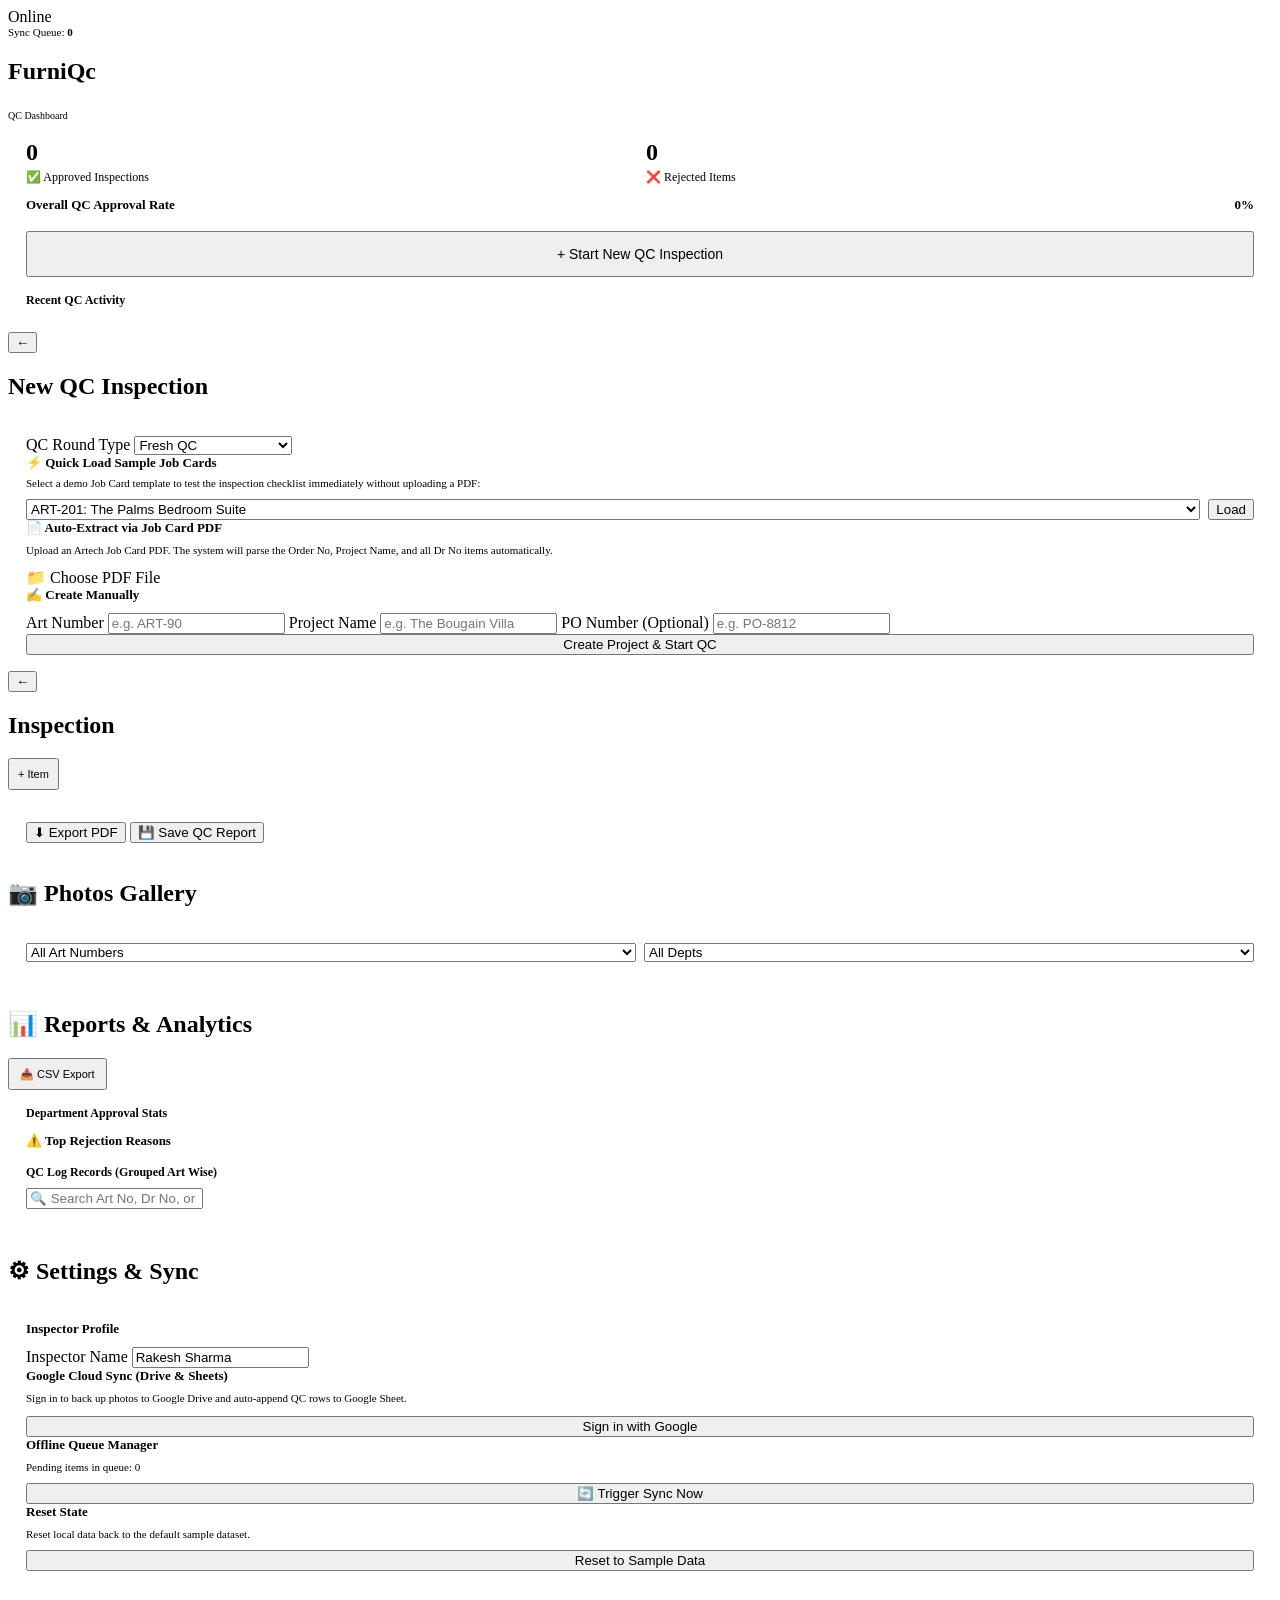
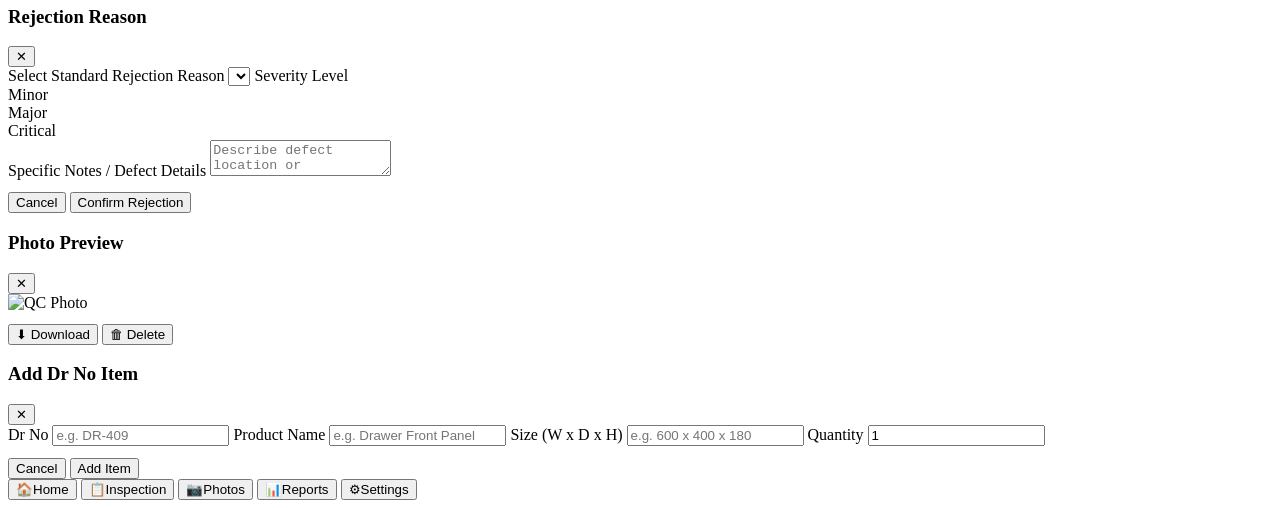
==== index.html @ 086b286f "Add files via upload" ====
<!DOCTYPE html>
<html lang="en">
<head>
<meta charset="UTF-8" />
<meta name="viewport" content="width=device-width, initial-scale=1.0" />
<title>FurniQc - Furniture QC Inspection Web App</title>
<link rel="stylesheet" href="css/style.css" />

<!-- Google Identity Services (sign-in) + gapi client (Drive/Sheets calls) -->
<script src="https://accounts.google.com/gsi/client" async defer></script>
<script src="https://apis.google.com/js/api.js"></script>

<!-- pdf.js for reading the Job Card PDF on import -->
<script src="https://cdnjs.cloudflare.com/ajax/libs/pdf.js/3.11.174/pdf.min.js"></script>
<script>pdfjsLib.GlobalWorkerOptions.workerSrc = "https://cdnjs.cloudflare.com/ajax/libs/pdf.js/3.11.174/pdf.worker.min.js";</script>

<!-- jsPDF for generating the QC report PDF -->
<script src="https://cdnjs.cloudflare.com/ajax/libs/jspdf/2.5.1/jspdf.umd.min.js"></script>
</head>
<body>
<div id="app">

  <!-- ============ TOP STATUS BAR ============ -->
  <div class="top-status-bar">
    <div class="status-indicator">
      <span class="status-dot" id="network-status-dot"></span>
      <span id="network-status-text">Online</span>
    </div>
    <div style="font-size:11px; color:var(--text-secondary);" id="sync-status-badge">
      Sync Queue: <span id="sync-queue-count" style="font-weight:600; color:var(--accent);">0</span>
    </div>
  </div>

  <!-- ============ HOME ============ -->
  <section id="screen-home" class="screen active">
    <div class="header">
      <div class="header-left">
        <h2>FurniQc</h2>
      </div>
      <span class="badge badge-drno" style="font-size:10px;">QC Dashboard</span>
    </div>
    <div style="padding:16px 18px;">
      <div style="display:grid; grid-template-columns:1fr 1fr; gap:12px; margin-bottom:12px;">
        <div class="card">
          <p style="font-size:24px; font-weight:700; margin:0; color:var(--ok-text);" id="home-completed">0</p>
          <p style="font-size:12px; color:var(--text-secondary); margin:4px 0 0;">✅ Approved Inspections</p>
        </div>
        <div class="card">
          <p style="font-size:24px; font-weight:700; margin:0; color:var(--rejected-text);" id="home-rejected">0</p>
          <p style="font-size:12px; color:var(--text-secondary); margin:4px 0 0;">❌ Rejected Items</p>
        </div>
      </div>

      <div class="card">
        <div style="display:flex; justify-content:space-between; align-items:center; margin-bottom:8px;">
          <span style="font-size:13px; font-weight:600;">Overall QC Approval Rate</span>
          <span style="font-size:13px; font-weight:700; color:var(--ok-text);" id="home-pct">0%</span>
        </div>
        <div class="progress-bar-bg">
          <div class="progress-bar-fill" id="home-progress-fill" style="width:0%; background:var(--ok-text);"></div>
        </div>
        <div id="home-dept-breakdown" style="display:grid; grid-template-columns:1fr 1fr; gap:6px; font-size:11px; color:var(--text-muted); margin-top:10px;"></div>
      </div>

      <button class="btn btn-primary" style="width:100%; margin-top:8px; height:46px; font-size:14px;" onclick="showScreen('newqc')">
        + Start New QC Inspection
      </button>

      <div style="margin-top:16px;">
        <p style="font-size:12px; color:var(--text-secondary); margin-bottom:8px; font-weight:600;">Recent QC Activity</p>
        <div id="home-recent-activity"></div>
      </div>
    </div>
  </section>

  <!-- ============ NEW QC (project setup / PDF import) ============ -->
  <section id="screen-newqc" class="screen">
    <div class="header">
      <div class="header-left">
        <button class="back-btn" onclick="showScreen('home')">←</button>
        <h2>New QC Inspection</h2>
      </div>
    </div>
    <div style="padding:16px 18px;">
      <label class="field-label">QC Round Type</label>
      <select id="new-qc-type">
        <option value="Fresh QC">Fresh QC</option>
        <option value="Re-QC">Re-QC (Re-inspection)</option>
      </select>

      <!-- Predefined Template Quick Selector -->
      <div class="card" style="background:var(--surface-muted); border-color:var(--accent);">
        <p style="font-size:13px; font-weight:600; margin:0 0 6px; color:var(--accent-text);">⚡ Quick Load Sample Job Cards</p>
        <p style="font-size:11px; color:var(--text-secondary); margin:0 0 10px;">Select a demo Job Card template to test the inspection checklist immediately without uploading a PDF:</p>
        <div style="display:flex; gap:8px;">
          <select id="sample-template-select" style="margin-bottom:0; flex:1;">
            <option value="bedroom">ART-201: The Palms Bedroom Suite</option>
            <option value="office">ART-305: Apex Executive Office</option>
            <option value="sofa">ART-410: Emerald Living Sofa</option>
          </select>
          <button class="btn btn-primary" id="load-sample-btn">Load</button>
        </div>
      </div>

      <div class="card">
        <p style="font-size:13px; font-weight:600; margin:0 0 8px;">📄 Auto-Extract via Job Card PDF</p>
        <p style="font-size:11px; color:var(--text-secondary); margin:0 0 12px;">Upload an Artech Job Card PDF. The system will parse the Order No, Project Name, and all Dr No items automatically.</p>
        <label class="btn btn-secondary" style="width:100%; height:44px;">
          📁 Choose PDF File
          <input type="file" id="pdf-upload-input" accept="application/pdf" style="display:none;" />
        </label>
      </div>

      <div class="card">
        <p style="font-size:13px; font-weight:600; margin:0 0 10px;">✍️ Create Manually</p>
        <label class="field-label">Art Number</label>
        <input id="manual-art-no" placeholder="e.g. ART-90" />
        <label class="field-label">Project Name</label>
        <input id="manual-project-name" placeholder="e.g. The Bougain Villa" />
        <label class="field-label">PO Number (Optional)</label>
        <input id="manual-po-no" placeholder="e.g. PO-8812" />
        <button class="btn btn-primary" style="width:100%;" id="manual-create-btn">Create Project & Start QC</button>
      </div>
    </div>
  </section>

  <!-- ============ INSPECTION (checklist / photos) ============ -->
  <section id="screen-inspection" class="screen">
    <div class="header">
      <div class="header-left">
        <button class="back-btn" id="back-to-home">←</button>
        <div>
          <h2 id="inspection-title">Inspection</h2>
          <p class="subtitle" id="inspection-subtitle"></p>
        </div>
      </div>
      <button class="btn btn-secondary" id="add-custom-item-btn" style="height:32px; padding:0 8px; font-size:11px;">+ Item</button>
    </div>
    <div style="padding:16px 18px;">
      <div id="inspection-line-items"></div>

      <div class="btn-row" style="margin-top:16px;">
        <button class="btn btn-secondary" id="save-pdf-btn">⬇ Export PDF</button>
        <button class="btn btn-primary" id="save-qc-btn">💾 Save QC Report</button>
      </div>
    </div>
  </section>

  <!-- ============ PHOTOS (gallery) ============ -->
  <section id="screen-photos" class="screen">
    <div class="header">
      <div class="header-left">
        <h2>📷 Photos Gallery</h2>
      </div>
    </div>
    <div style="padding:16px 18px;">
      <div style="display:flex; gap:8px; margin-bottom:12px;">
        <select id="gallery-art-filter" style="margin-bottom:0; flex:1;">
          <option value="ALL">All Art Numbers</option>
        </select>
        <select id="gallery-dept-filter" style="margin-bottom:0; flex:1;">
          <option value="ALL">All Depts</option>
          <option value="Panel">Panel</option>
          <option value="Sofa">Sofa</option>
          <option value="Bed">Bed</option>
          <option value="Office Table">Office Table</option>
        </select>
      </div>

      <div id="photo-gallery-container"></div>
    </div>
  </section>

  <!-- ============ REPORTS ============ -->
  <section id="screen-reports" class="screen">
    <div class="header">
      <div class="header-left">
        <h2>📊 Reports & Analytics</h2>
      </div>
      <button class="btn btn-secondary" id="export-csv-btn" style="height:32px; padding:0 10px; font-size:11px;">📥 CSV Export</button>
    </div>
    <div style="padding:16px 18px;">
      <!-- Department Breakdown Cards -->
      <p style="font-size:12px; color:var(--text-secondary); margin:0 0 8px; font-weight:600;">Department Approval Stats</p>
      <div id="dashboard-cards"></div>

      <!-- Top Rejection Reasons Analytics -->
      <div class="card" style="margin-top:12px;">
        <p style="font-size:13px; font-weight:600; margin:0 0 8px;">⚠️ Top Rejection Reasons</p>
        <div id="rejection-reasons-chart"></div>
      </div>

      <!-- QC Log Filter & List -->
      <div style="display:flex; justify-content:space-between; align-items:center; margin:16px 0 8px;">
        <p style="font-size:12px; color:var(--text-secondary); margin:0; font-weight:600;">QC Log Records (Grouped Art Wise)</p>
      </div>
      <input id="reports-search-input" placeholder="🔍 Search Art No, Dr No, or Project..." style="margin-bottom:12px;" />
      <div id="qc-log-groups"></div>
    </div>
  </section>

  <!-- ============ SETTINGS ============ -->
  <section id="screen-settings" class="screen">
    <div class="header">
      <div class="header-left">
        <h2>⚙ Settings & Sync</h2>
      </div>
    </div>
    <div style="padding:16px 18px;">
      <div class="card">
        <p style="font-size:13px; font-weight:600; margin:0 0 10px;">Inspector Profile</p>
        <label class="field-label">Inspector Name</label>
        <input id="settings-inspector-name" placeholder="e.g. Rakesh Sharma" value="Rakesh Sharma" />
      </div>

      <div class="card">
        <p style="font-size:13px; font-weight:600; margin:0 0 8px;">Google Cloud Sync (Drive & Sheets)</p>
        <p style="font-size:11px; color:var(--text-secondary); margin:0 0 12px;">Sign in to back up photos to Google Drive and auto-append QC rows to Google Sheet.</p>
        <button class="btn btn-primary" style="width:100%;" id="google-signin-btn">Sign in with Google</button>
      </div>

      <div class="card">
        <p style="font-size:13px; font-weight:600; margin:0 0 8px;">Offline Queue Manager</p>
        <p style="font-size:11px; color:var(--text-secondary); margin:0 0 10px;" id="queue-status-text">Pending items in queue: 0</p>
        <button class="btn btn-secondary" style="width:100%;" id="manual-sync-btn">🔄 Trigger Sync Now</button>
      </div>

      <div class="card" style="border-color:#7f1d1d;">
        <p style="font-size:13px; font-weight:600; margin:0 0 8px; color:var(--rejected-text);">Reset State</p>
        <p style="font-size:11px; color:var(--text-secondary); margin:0 0 10px;">Reset local data back to the default sample dataset.</p>
        <button class="btn btn-danger" style="width:100%;" id="reset-sample-data-btn">Reset to Sample Data</button>
      </div>
    </div>
  </section>

  <!-- ============ MODALS ============ -->

  <!-- REJECTION DETAILS MODAL -->
  <div class="modal-overlay" id="rejection-modal">
    <div class="modal-content">
      <div class="modal-header">
        <h3 id="rejection-modal-title">Rejection Reason</h3>
        <button class="modal-close" onclick="closeRejectionModal()">✕</button>
      </div>
      <label class="field-label">Select Standard Rejection Reason</label>
      <select id="modal-rejection-reason"></select>

      <label class="field-label">Severity Level</label>
      <div class="severity-grid">
        <div class="severity-pill active" data-severity="Minor">Minor</div>
        <div class="severity-pill" data-severity="Major">Major</div>
        <div class="severity-pill" data-severity="Critical">Critical</div>
      </div>

      <label class="field-label">Specific Notes / Defect Details</label>
      <textarea id="modal-rejection-notes" placeholder="Describe defect location or measurements..."></textarea>

      <div class="btn-row" style="margin-top:12px;">
        <button class="btn btn-secondary" onclick="closeRejectionModal()">Cancel</button>
        <button class="btn btn-primary" id="confirm-rejection-btn">Confirm Rejection</button>
      </div>
    </div>
  </div>

  <!-- LIGHTBOX PHOTO MODAL -->
  <div class="modal-overlay" id="lightbox-modal">
    <div class="modal-content lightbox-modal">
      <div class="modal-header">
        <h3 id="lightbox-title">Photo Preview</h3>
        <button class="modal-close" onclick="closeLightbox()">✕</button>
      </div>
      <img id="lightbox-image" src="" alt="QC Photo" />
      <p id="lightbox-details" style="font-size:12px; color:var(--text-secondary); margin:0 0 12px;"></p>
      <div class="btn-row">
        <button class="btn btn-secondary" id="lightbox-download-btn">⬇ Download</button>
        <button class="btn btn-danger" id="lightbox-delete-btn">🗑 Delete</button>
      </div>
    </div>
  </div>

  <!-- ADD CUSTOM DR ITEM MODAL -->
  <div class="modal-overlay" id="add-item-modal">
    <div class="modal-content">
      <div class="modal-header">
        <h3>Add Dr No Item</h3>
        <button class="modal-close" onclick="closeAddItemModal()">✕</button>
      </div>
      <label class="field-label">Dr No</label>
      <input id="custom-dr-no" placeholder="e.g. DR-409" />

      <label class="field-label">Product Name</label>
      <input id="custom-product-name" placeholder="e.g. Drawer Front Panel" />

      <label class="field-label">Size (W x D x H)</label>
      <input id="custom-size" placeholder="e.g. 600 x 400 x 180" />

      <label class="field-label">Quantity</label>
      <input id="custom-qty" type="number" value="1" min="1" />

      <div class="btn-row" style="margin-top:12px;">
        <button class="btn btn-secondary" onclick="closeAddItemModal()">Cancel</button>
        <button class="btn btn-primary" id="confirm-add-item-btn">Add Item</button>
      </div>
    </div>
  </div>

  <!-- ============ BOTTOM NAV ============ -->
  <nav class="bottom-nav">
    <button class="nav-item active" data-screen="home">🏠<span>Home</span></button>
    <button class="nav-item" data-screen="newqc">📋<span>Inspection</span></button>
    <button class="nav-item" data-screen="photos">📷<span>Photos</span></button>
    <button class="nav-item" data-screen="reports">📊<span>Reports</span></button>
    <button class="nav-item" data-screen="settings">⚙<span>Settings</span></button>
  </nav>
</div>

<script src="js/config.js"></script>
<script src="js/state.js"></script>
<script src="js/googleAuth.js"></script>
<script src="js/googleDrive.js"></script>
<script src="js/googleSheets.js"></script>
<script src="js/pdfImport.js"></script>
<script src="js/pdfExport.js"></script>
<script src="js/app.js"></script>
</body>
</html>
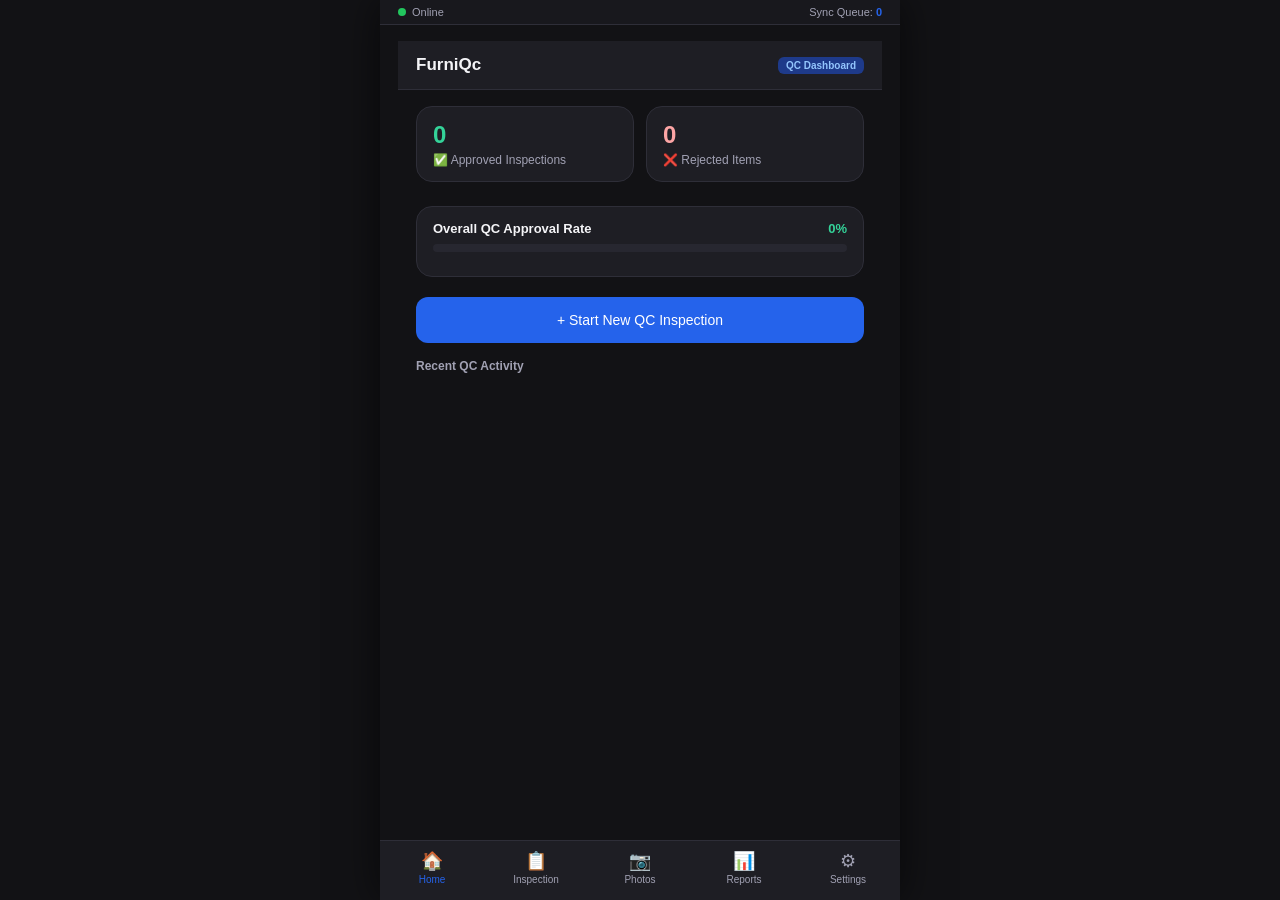
==== commit d691a68b: "Update index.html" ====
--- a/index.html
+++ b/index.html
@@ -4,7 +4,7 @@
 <meta charset="UTF-8" />
 <meta name="viewport" content="width=device-width, initial-scale=1.0" />
 <title>FurniQc - Furniture QC Inspection Web App</title>
-<link rel="stylesheet" href="css/style.css" />
+<link rel="stylesheet" href="style.css" />
 
 <!-- Google Identity Services (sign-in) + gapi client (Drive/Sheets calls) -->
 <script src="https://accounts.google.com/gsi/client" async defer></script>
--- a/style.css
+++ b/style.css
@@ -0,0 +1,315 @@
+:root {
+  --bg: #121215;
+  --surface: #1e1e24;
+  --surface-muted: #272730;
+  --surface-hover: #32323e;
+  --border: #2e2e38;
+  --border-strong: #424250;
+  --text: #f4f4f7;
+  --text-secondary: #a1a1b3;
+  --text-muted: #717182;
+
+  --accent: #2563eb;
+  --accent-hover: #1d4ed8;
+  --accent-text: #ffffff;
+
+  --ok-bg: #064e3b;
+  --ok-text: #34d399;
+  --rejected-bg: #7f1d1d;
+  --rejected-text: #fca5a5;
+  --na-bg: #374151;
+  --na-text: #e5e7eb;
+
+  --drno-bg: #1e3a8a;
+  --drno-text: #93c5fd;
+  --qty-bg: #78350f;
+  --qty-text: #fde047;
+
+  --radius: 12px;
+  --radius-lg: 16px;
+  --shadow: 0 10px 25px -5px rgba(0, 0, 0, 0.5), 0 8px 10px -6px rgba(0, 0, 0, 0.4);
+}
+
+* { box-sizing: border-box; }
+
+body {
+  margin: 0;
+  background: var(--bg);
+  color: var(--text);
+  font-family: -apple-system, BlinkMacSystemFont, "Segoe UI", Roboto, Oxygen, Ubuntu, Cantarell, sans-serif;
+  -webkit-tap-highlight-color: transparent;
+}
+
+#app {
+  max-width: 520px;
+  margin: 0 auto;
+  min-height: 100vh;
+  display: flex;
+  flex-direction: column;
+  padding-bottom: 74px;
+  position: relative;
+  background: var(--bg);
+  box-shadow: 0 0 40px rgba(0,0,0,0.6);
+}
+
+/* Sync Header Bar */
+.top-status-bar {
+  display: flex;
+  justify-content: space-between;
+  align-items: center;
+  padding: 6px 18px;
+  background: #18181d;
+  border-bottom: 1px solid var(--border);
+  font-size: 11px;
+}
+.status-indicator {
+  display: inline-flex;
+  align-items: center;
+  gap: 6px;
+  color: var(--text-secondary);
+}
+.status-dot {
+  width: 8px;
+  height: 8px;
+  border-radius: 50%;
+  background: #22c55e;
+}
+.status-dot.offline { background: #ef4444; }
+
+.screen { display: none; padding: 16px 18px; }
+.screen.active { display: block; animation: fadeIn 0.2s ease-in-out; }
+
+@keyframes fadeIn {
+  from { opacity: 0; transform: translateY(4px); }
+  to { opacity: 1; transform: translateY(0); }
+}
+
+.header {
+  display: flex;
+  align-items: center;
+  justify-content: space-between;
+  padding: 14px 18px;
+  border-bottom: 1px solid var(--border);
+  background: var(--surface);
+  position: sticky;
+  top: 0;
+  z-index: 10;
+}
+.header-left { display: flex; align-items: center; gap: 12px; }
+.header h2 { margin: 0; font-size: 17px; font-weight: 600; }
+.header .subtitle { font-size: 12px; color: var(--text-secondary); margin: 2px 0 0; }
+.back-btn { background: none; border: none; color: var(--text-secondary); font-size: 20px; cursor: pointer; padding: 0 4px; }
+.back-btn:hover { color: var(--text); }
+
+.card {
+  background: var(--surface);
+  border: 1px solid var(--border);
+  border-radius: var(--radius-lg);
+  padding: 14px 16px;
+  margin-bottom: 12px;
+  transition: border-color 0.2s ease;
+}
+.card:hover { border-color: var(--border-strong); }
+
+.btn {
+  height: 44px;
+  border-radius: var(--radius);
+  font-size: 13px;
+  font-weight: 500;
+  border: none;
+  cursor: pointer;
+  display: inline-flex;
+  align-items: center;
+  justify-content: center;
+  gap: 8px;
+  padding: 0 16px;
+  transition: all 0.15s ease;
+}
+.btn-primary { background: var(--accent); color: var(--accent-text); }
+.btn-primary:hover { background: var(--accent-hover); }
+.btn-secondary { background: var(--surface-muted); color: var(--text); border: 1px solid var(--border); }
+.btn-secondary:hover { background: var(--surface-hover); border-color: var(--border-strong); }
+.btn-danger { background: #991b1b; color: #fecaca; }
+.btn-danger:hover { background: #b91c1c; }
+
+.btn-row { display: flex; gap: 10px; }
+.btn-row .btn { flex: 1; }
+
+.badge { font-size: 11px; padding: 3px 8px; border-radius: 6px; font-weight: 600; display: inline-flex; align-items: center; gap: 4px; }
+.badge-drno { background: var(--drno-bg); color: var(--drno-text); }
+.badge-qty { background: var(--qty-bg); color: var(--qty-text); }
+
+.state-toggle { display: flex; gap: 5px; }
+.state-pill {
+  font-size: 11px;
+  padding: 5px 13px;
+  border-radius: 20px;
+  cursor: pointer;
+  background: #1c1c24;
+  color: #717182;
+  border: 1.5px solid #2e2e38;
+  transition: all 0.18s ease;
+  user-select: none;
+  font-weight: 600;
+  letter-spacing: 0.3px;
+}
+
+/* Inactive hover — show hint of each pill's color */
+.state-pill.state-ok:not(.active):hover       { background: rgba(16,185,129,0.12); color: #34d399; border-color: #10b981; }
+.state-pill.state-rejected:not(.active):hover  { background: rgba(239,68,68,0.12);  color: #f87171; border-color: #ef4444; }
+.state-pill.state-na:not(.active):hover        { background: rgba(251,191,36,0.12); color: #fbbf24; border-color: #f59e0b; }
+
+/* Active — OK: vibrant green */
+.state-pill.state-ok.active {
+  background: #065f46;
+  color: #6ee7b7;
+  border: 1.5px solid #10b981;
+  font-weight: 700;
+  box-shadow: 0 0 8px rgba(16,185,129,0.35);
+}
+/* Active — Rejected: bright red */
+.state-pill.state-rejected.active {
+  background: #7f1d1d;
+  color: #fca5a5;
+  border: 1.5px solid #ef4444;
+  font-weight: 700;
+  box-shadow: 0 0 8px rgba(239,68,68,0.35);
+}
+/* Active — N/A: amber/orange so it clearly differs from both */
+.state-pill.state-na.active {
+  background: #78350f;
+  color: #fde68a;
+  border: 1.5px solid #f59e0b;
+  font-weight: 700;
+  box-shadow: 0 0 8px rgba(245,158,11,0.35);
+}
+
+.rejection-box { background: rgba(127, 29, 29, 0.35); border: 1.5px solid #dc2626; border-radius: 10px; padding: 10px 12px; margin: 10px 0; }
+.rejection-box p { margin: 0; font-size: 12px; color: var(--rejected-text); }
+
+
+/* Photo Gallery & Tiles */
+.photo-tile { position: relative; width: 56px; height: 56px; }
+.photo-tile img { width: 56px; height: 56px; border-radius: 10px; object-fit: cover; border: 1px solid var(--border-strong); cursor: pointer; }
+.photo-add { width: 56px; height: 56px; border-radius: 10px; border: 1px dashed var(--border-strong); display: flex; align-items: center; justify-content: center; color: var(--text-secondary); cursor: pointer; background: var(--surface-muted); font-size: 18px; }
+.photo-add:hover { border-color: var(--accent); color: var(--accent); }
+.photo-delete, .photo-recapture {
+  position: absolute; width: 22px; height: 22px; border-radius: 50%;
+  display: flex; align-items: center; justify-content: center; border: none; cursor: pointer; color: #fff; font-size: 11px;
+  box-shadow: 0 2px 4px rgba(0,0,0,0.5);
+}
+.photo-delete { top: -8px; right: -8px; background: #dc2626; }
+.photo-recapture { bottom: -8px; left: -8px; background: var(--accent); }
+
+/* Photos Tab Gallery Grid */
+.photo-gallery-grid {
+  display: grid;
+  grid-template-columns: repeat(auto-fill, minmax(130px, 1fr));
+  gap: 12px;
+  margin-top: 12px;
+}
+.gallery-card {
+  background: var(--surface);
+  border: 1px solid var(--border);
+  border-radius: var(--radius);
+  overflow: hidden;
+  position: relative;
+  display: flex;
+  flex-direction: column;
+}
+.gallery-card img { width: 100%; height: 110px; object-fit: cover; cursor: pointer; }
+.gallery-card-info { padding: 8px 10px; font-size: 11px; }
+
+/* Bottom Nav */
+.bottom-nav {
+  position: fixed;
+  bottom: 0; left: 50%; transform: translateX(-50%);
+  width: 100%; max-width: 520px;
+  display: flex;
+  background: var(--surface);
+  border-top: 1px solid var(--border);
+  padding: 8px 0 14px;
+  z-index: 100;
+}
+.nav-item { flex: 1; text-align: center; color: var(--text-secondary); background: none; border: none; cursor: pointer; font-size: 18px; }
+.nav-item.active { color: var(--accent); font-weight: bold; }
+.nav-item span { display: block; font-size: 10px; margin-top: 2px; font-weight: normal; }
+
+/* Inputs & Form Fields */
+input, textarea, select {
+  width: 100%;
+  background: var(--surface-muted);
+  border: 1px solid var(--border);
+  border-radius: var(--radius);
+  color: var(--text);
+  padding: 10px 14px;
+  font-size: 13px;
+  margin-bottom: 12px;
+  outline: none;
+  transition: border-color 0.15s ease;
+}
+input:focus, textarea:focus, select:focus { border-color: var(--accent); }
+label.field-label { font-size: 12px; color: var(--text-secondary); display: block; margin-bottom: 6px; font-weight: 500; }
+
+/* Modal System */
+.modal-overlay {
+  position: fixed;
+  top: 0; left: 0; right: 0; bottom: 0;
+  background: rgba(0, 0, 0, 0.75);
+  backdrop-filter: blur(4px);
+  z-index: 1000;
+  display: flex;
+  align-items: center;
+  justify-content: center;
+  padding: 20px;
+  opacity: 0;
+  pointer-events: none;
+  transition: opacity 0.2s ease;
+}
+.modal-overlay.active {
+  opacity: 1;
+  pointer-events: auto;
+}
+.modal-content {
+  background: var(--surface);
+  border: 1px solid var(--border-strong);
+  border-radius: var(--radius-lg);
+  width: 100%;
+  max-width: 440px;
+  max-height: 90vh;
+  overflow-y: auto;
+  box-shadow: var(--shadow);
+  padding: 20px;
+  transform: translateY(12px);
+  transition: transform 0.2s ease;
+}
+.modal-overlay.active .modal-content { transform: translateY(0); }
+.modal-header { display: flex; justify-content: space-between; align-items: center; margin-bottom: 16px; border-bottom: 1px solid var(--border); padding-bottom: 10px; }
+.modal-header h3 { margin: 0; font-size: 16px; font-weight: 600; }
+.modal-close { background: none; border: none; font-size: 20px; color: var(--text-secondary); cursor: pointer; }
+
+/* Severity Selector Pill Grid */
+.severity-grid { display: flex; gap: 8px; margin-bottom: 12px; }
+.severity-pill {
+  flex: 1;
+  text-align: center;
+  padding: 8px;
+  border-radius: 8px;
+  background: var(--surface-muted);
+  border: 1px solid var(--border);
+  color: var(--text-secondary);
+  font-size: 12px;
+  cursor: pointer;
+  font-weight: 500;
+}
+.severity-pill.active[data-severity="Minor"] { background: #713f12; color: #fef08a; border-color: #ca8a04; }
+.severity-pill.active[data-severity="Major"] { background: #7c2d12; color: #fdba74; border-color: #ea580c; }
+.severity-pill.active[data-severity="Critical"] { background: #7f1d1d; color: #fca5a5; border-color: #dc2626; }
+
+/* Lightbox Modal */
+.lightbox-modal img { width: 100%; max-height: 60vh; object-fit: contain; border-radius: var(--radius); margin-bottom: 12px; }
+
+/* Progress Bars */
+.progress-bar-bg { height: 8px; border-radius: 4px; background: var(--surface-muted); overflow: hidden; margin: 6px 0; }
+.progress-bar-fill { height: 100%; border-radius: 4px; transition: width 0.4s ease; }
+
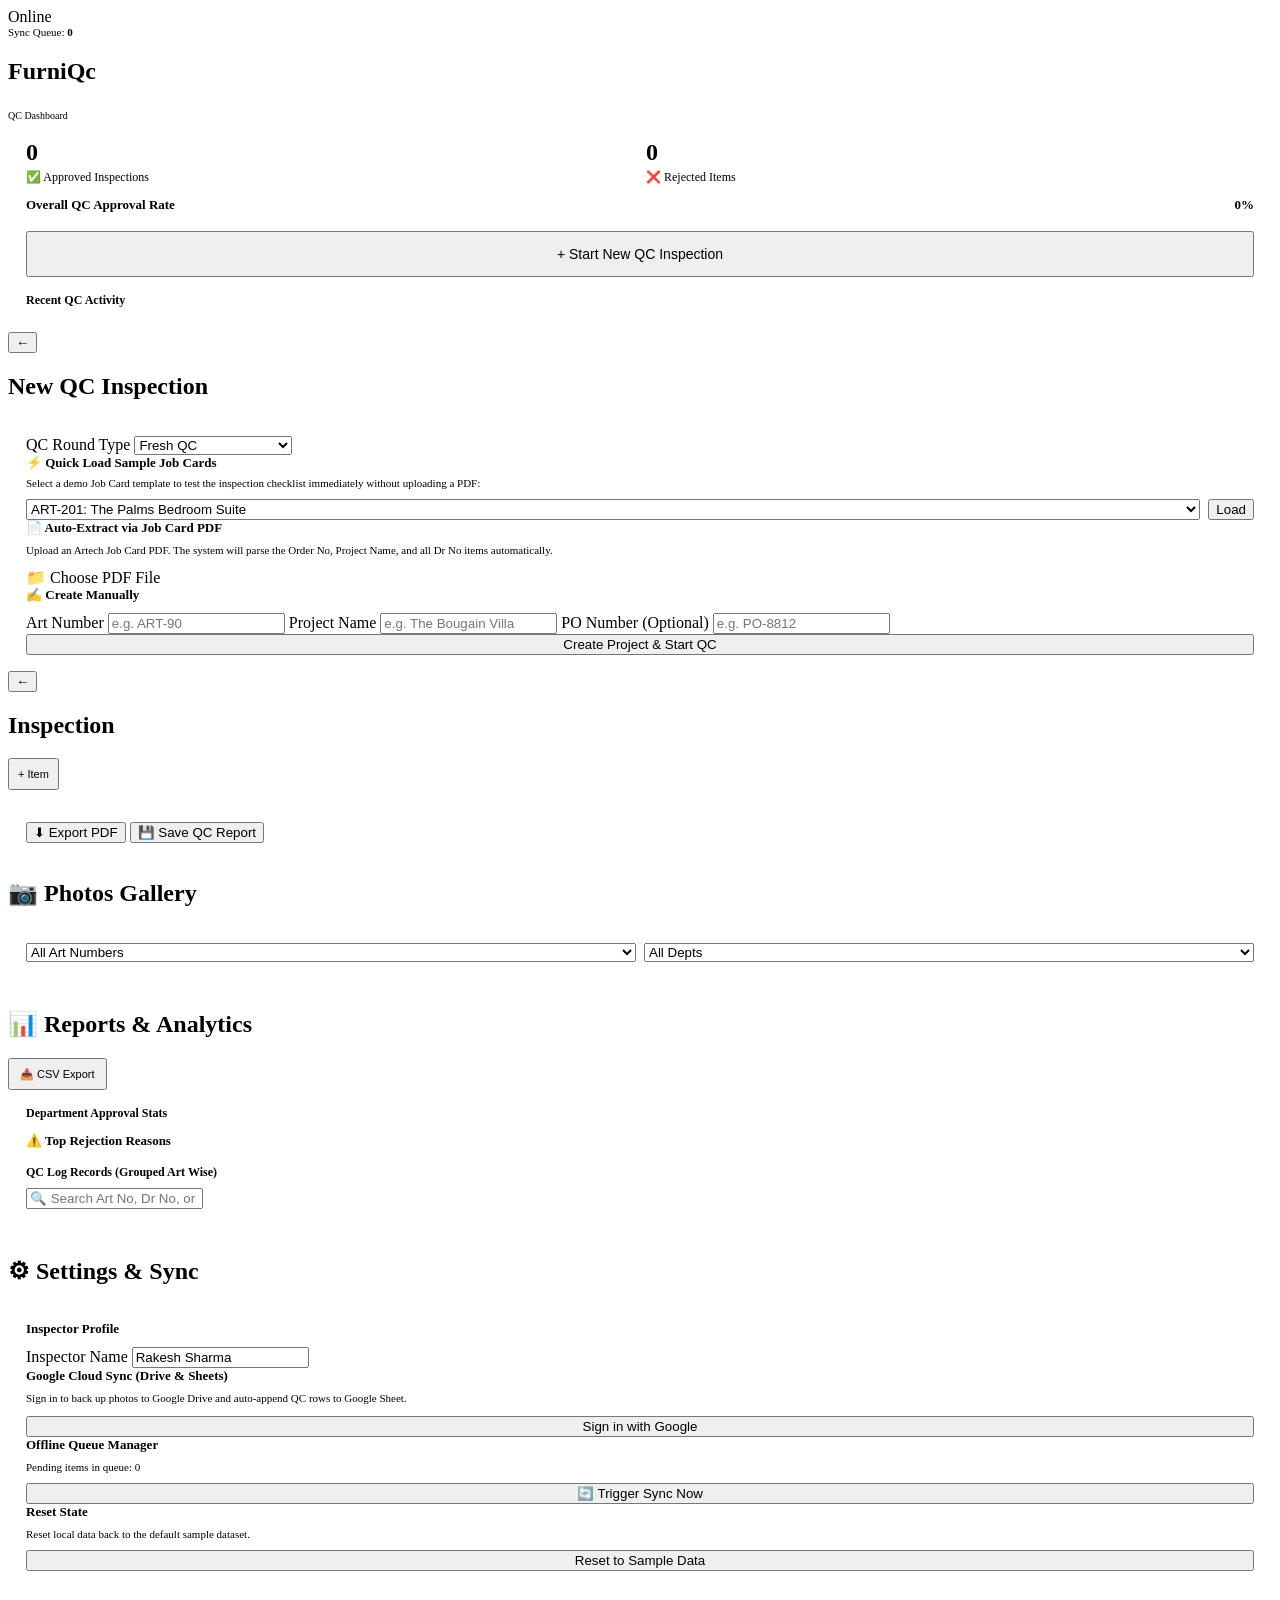
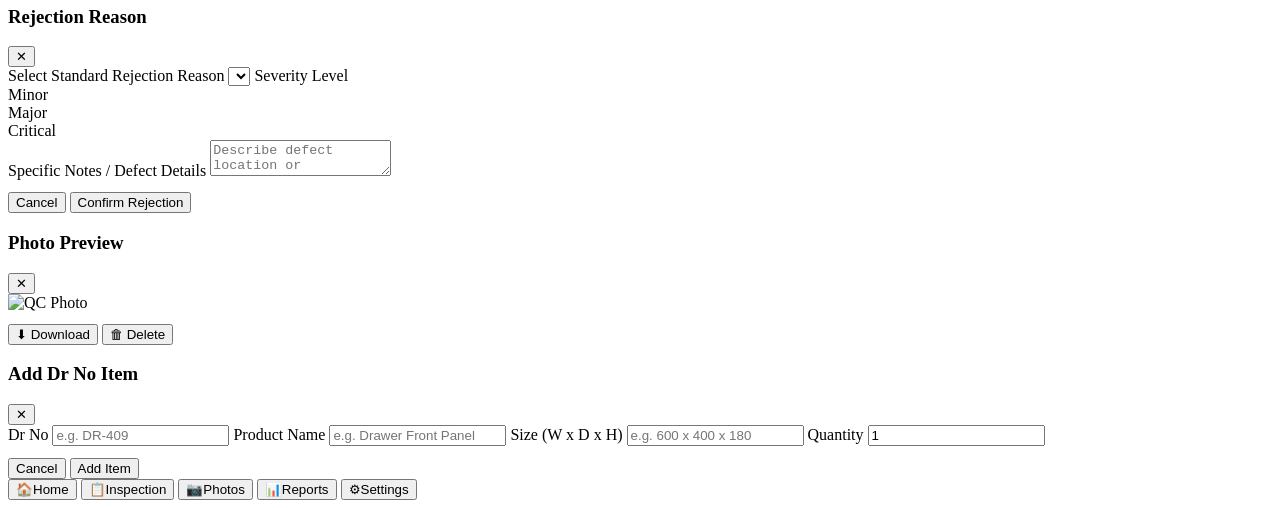
==== commit 4cfa7861: "Add files via upload" ====
--- a/index.html
+++ b/index.html
@@ -4,7 +4,7 @@
 <meta charset="UTF-8" />
 <meta name="viewport" content="width=device-width, initial-scale=1.0" />
 <title>FurniQc - Furniture QC Inspection Web App</title>
-<link rel="stylesheet" href="style.css" />
+<link rel="stylesheet" href="css/style.css" />
 
 <!-- Google Identity Services (sign-in) + gapi client (Drive/Sheets calls) -->
 <script src="https://accounts.google.com/gsi/client" async defer></script>
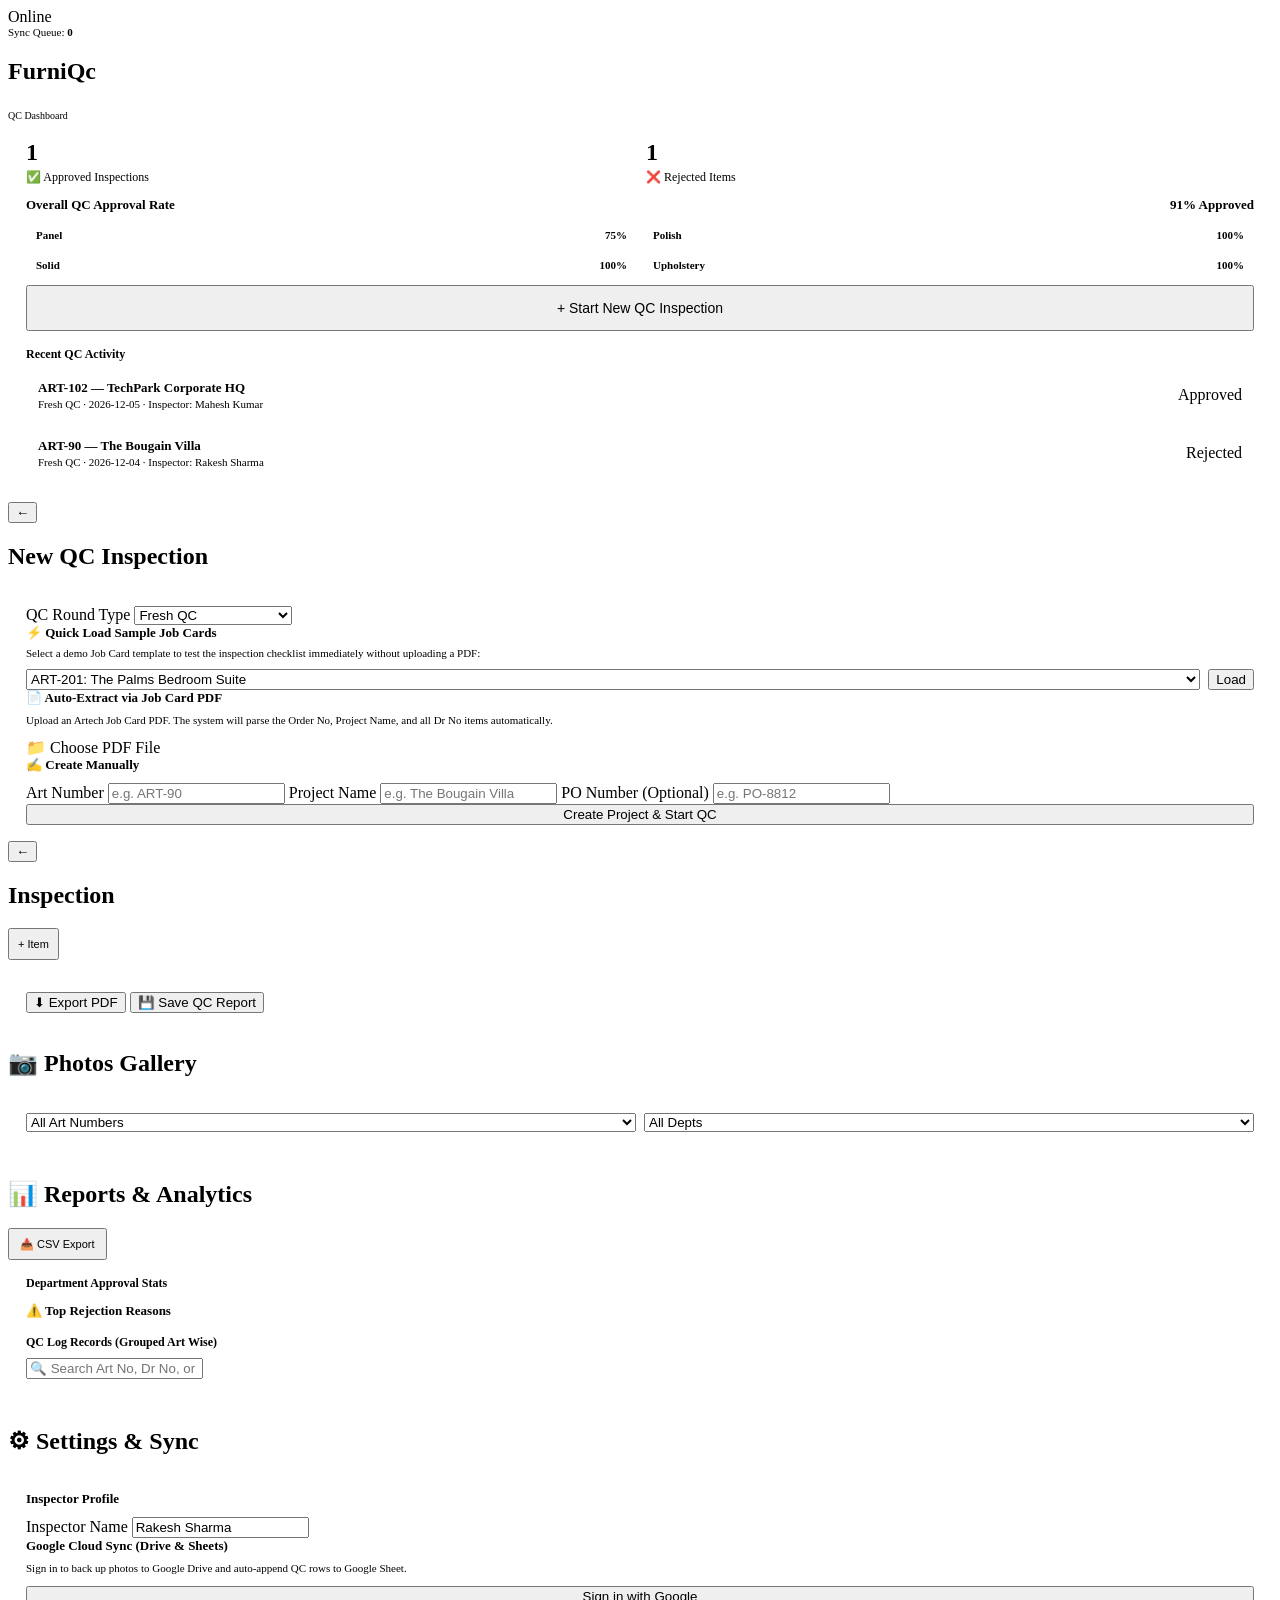
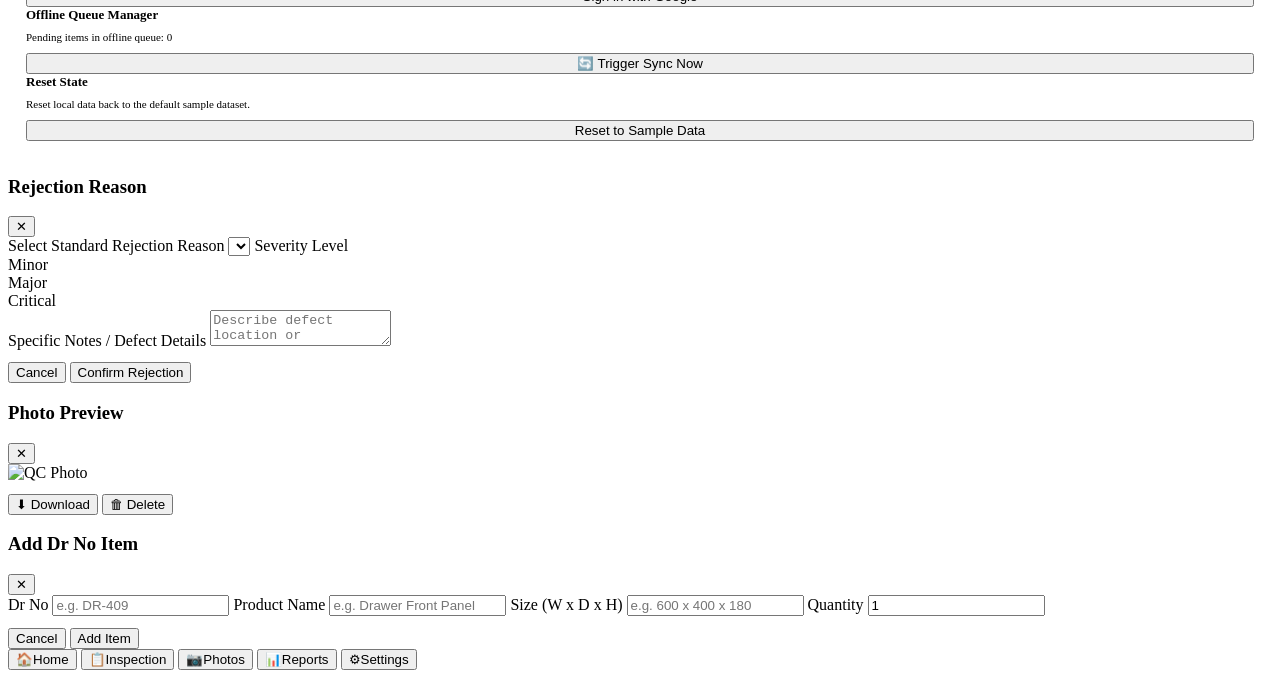
==== commit 080b1b55: "Update index.html" ====
--- a/index.html
+++ b/index.html
@@ -314,14 +314,14 @@
   </nav>
 </div>
 
-<script src="js/config.js"></script>
-<script src="js/state.js"></script>
-<script src="js/googleAuth.js"></script>
-<script src="js/googleDrive.js"></script>
-<script src="js/googleSheets.js"></script>
-<script src="js/pdfImport.js"></script>
-<script src="js/pdfExport.js"></script>
-<script src="js/app.js"></script>
+<script src="config.js"></script>
+<script src="state.js"></script>
+<script src="googleAuth.js"></script>
+<script src="googleDrive.js"></script>
+<script src="googleSheets.js"></script>
+<script src="pdfImport.js"></script>
+<script src="pdfExport.js"></script>
+<script src="app.js"></script>
 </body>
 </html>
 
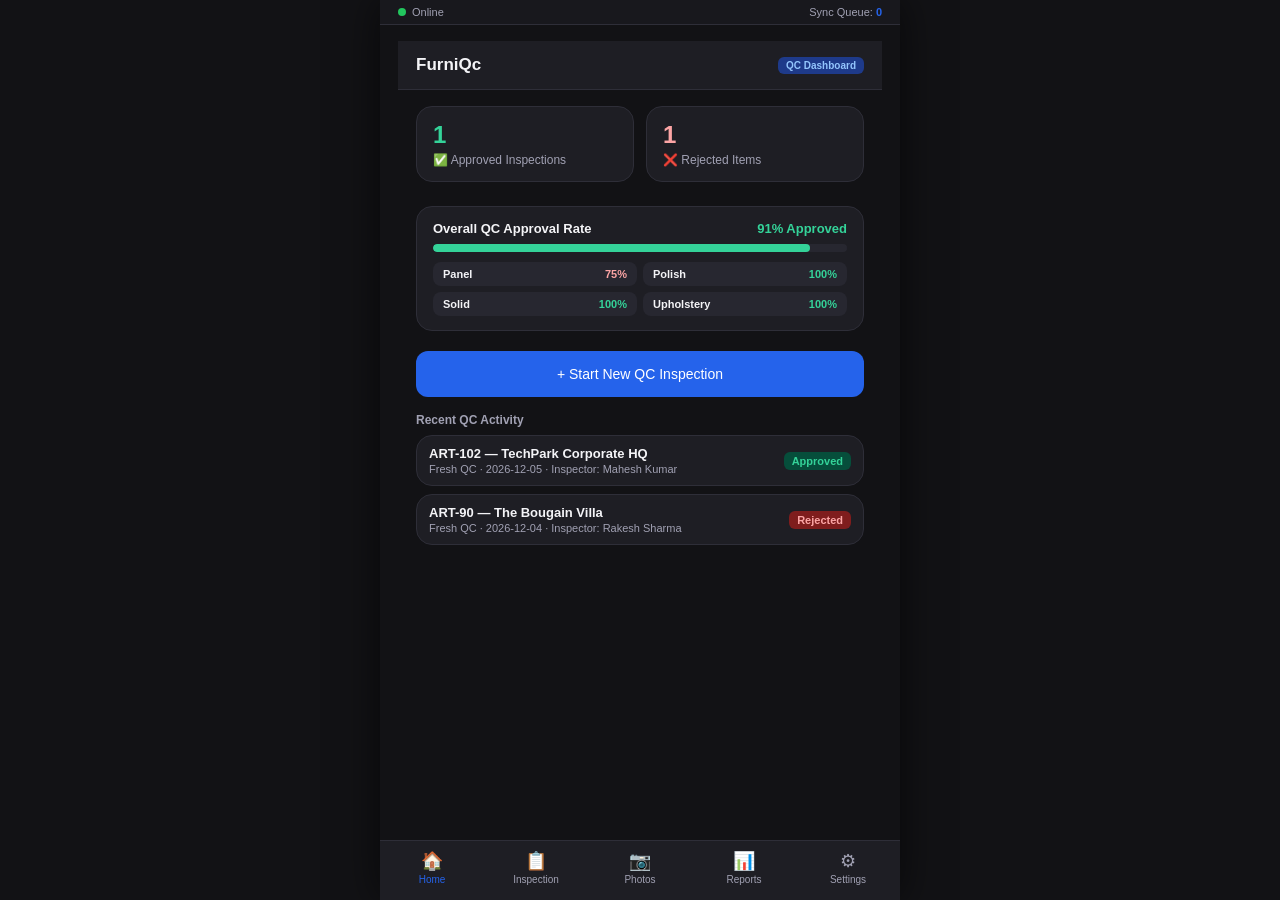
==== commit 75bc3fe9: "Update index.html" ====
--- a/index.html
+++ b/index.html
@@ -4,7 +4,7 @@
 <meta charset="UTF-8" />
 <meta name="viewport" content="width=device-width, initial-scale=1.0" />
 <title>FurniQc - Furniture QC Inspection Web App</title>
-<link rel="stylesheet" href="css/style.css" />
+<link rel="stylesheet" href="style.css" />
 
 <!-- Google Identity Services (sign-in) + gapi client (Drive/Sheets calls) -->
 <script src="https://accounts.google.com/gsi/client" async defer></script>
--- a/style.css
+++ b/style.css
@@ -0,0 +1,315 @@
+:root {
+  --bg: #121215;
+  --surface: #1e1e24;
+  --surface-muted: #272730;
+  --surface-hover: #32323e;
+  --border: #2e2e38;
+  --border-strong: #424250;
+  --text: #f4f4f7;
+  --text-secondary: #a1a1b3;
+  --text-muted: #717182;
+
+  --accent: #2563eb;
+  --accent-hover: #1d4ed8;
+  --accent-text: #ffffff;
+
+  --ok-bg: #064e3b;
+  --ok-text: #34d399;
+  --rejected-bg: #7f1d1d;
+  --rejected-text: #fca5a5;
+  --na-bg: #374151;
+  --na-text: #e5e7eb;
+
+  --drno-bg: #1e3a8a;
+  --drno-text: #93c5fd;
+  --qty-bg: #78350f;
+  --qty-text: #fde047;
+
+  --radius: 12px;
+  --radius-lg: 16px;
+  --shadow: 0 10px 25px -5px rgba(0, 0, 0, 0.5), 0 8px 10px -6px rgba(0, 0, 0, 0.4);
+}
+
+* { box-sizing: border-box; }
+
+body {
+  margin: 0;
+  background: var(--bg);
+  color: var(--text);
+  font-family: -apple-system, BlinkMacSystemFont, "Segoe UI", Roboto, Oxygen, Ubuntu, Cantarell, sans-serif;
+  -webkit-tap-highlight-color: transparent;
+}
+
+#app {
+  max-width: 520px;
+  margin: 0 auto;
+  min-height: 100vh;
+  display: flex;
+  flex-direction: column;
+  padding-bottom: 74px;
+  position: relative;
+  background: var(--bg);
+  box-shadow: 0 0 40px rgba(0,0,0,0.6);
+}
+
+/* Sync Header Bar */
+.top-status-bar {
+  display: flex;
+  justify-content: space-between;
+  align-items: center;
+  padding: 6px 18px;
+  background: #18181d;
+  border-bottom: 1px solid var(--border);
+  font-size: 11px;
+}
+.status-indicator {
+  display: inline-flex;
+  align-items: center;
+  gap: 6px;
+  color: var(--text-secondary);
+}
+.status-dot {
+  width: 8px;
+  height: 8px;
+  border-radius: 50%;
+  background: #22c55e;
+}
+.status-dot.offline { background: #ef4444; }
+
+.screen { display: none; padding: 16px 18px; }
+.screen.active { display: block; animation: fadeIn 0.2s ease-in-out; }
+
+@keyframes fadeIn {
+  from { opacity: 0; transform: translateY(4px); }
+  to { opacity: 1; transform: translateY(0); }
+}
+
+.header {
+  display: flex;
+  align-items: center;
+  justify-content: space-between;
+  padding: 14px 18px;
+  border-bottom: 1px solid var(--border);
+  background: var(--surface);
+  position: sticky;
+  top: 0;
+  z-index: 10;
+}
+.header-left { display: flex; align-items: center; gap: 12px; }
+.header h2 { margin: 0; font-size: 17px; font-weight: 600; }
+.header .subtitle { font-size: 12px; color: var(--text-secondary); margin: 2px 0 0; }
+.back-btn { background: none; border: none; color: var(--text-secondary); font-size: 20px; cursor: pointer; padding: 0 4px; }
+.back-btn:hover { color: var(--text); }
+
+.card {
+  background: var(--surface);
+  border: 1px solid var(--border);
+  border-radius: var(--radius-lg);
+  padding: 14px 16px;
+  margin-bottom: 12px;
+  transition: border-color 0.2s ease;
+}
+.card:hover { border-color: var(--border-strong); }
+
+.btn {
+  height: 44px;
+  border-radius: var(--radius);
+  font-size: 13px;
+  font-weight: 500;
+  border: none;
+  cursor: pointer;
+  display: inline-flex;
+  align-items: center;
+  justify-content: center;
+  gap: 8px;
+  padding: 0 16px;
+  transition: all 0.15s ease;
+}
+.btn-primary { background: var(--accent); color: var(--accent-text); }
+.btn-primary:hover { background: var(--accent-hover); }
+.btn-secondary { background: var(--surface-muted); color: var(--text); border: 1px solid var(--border); }
+.btn-secondary:hover { background: var(--surface-hover); border-color: var(--border-strong); }
+.btn-danger { background: #991b1b; color: #fecaca; }
+.btn-danger:hover { background: #b91c1c; }
+
+.btn-row { display: flex; gap: 10px; }
+.btn-row .btn { flex: 1; }
+
+.badge { font-size: 11px; padding: 3px 8px; border-radius: 6px; font-weight: 600; display: inline-flex; align-items: center; gap: 4px; }
+.badge-drno { background: var(--drno-bg); color: var(--drno-text); }
+.badge-qty { background: var(--qty-bg); color: var(--qty-text); }
+
+.state-toggle { display: flex; gap: 5px; }
+.state-pill {
+  font-size: 11px;
+  padding: 5px 13px;
+  border-radius: 20px;
+  cursor: pointer;
+  background: #1c1c24;
+  color: #717182;
+  border: 1.5px solid #2e2e38;
+  transition: all 0.18s ease;
+  user-select: none;
+  font-weight: 600;
+  letter-spacing: 0.3px;
+}
+
+/* Inactive hover — show hint of each pill's color */
+.state-pill.state-ok:not(.active):hover       { background: rgba(16,185,129,0.12); color: #34d399; border-color: #10b981; }
+.state-pill.state-rejected:not(.active):hover  { background: rgba(239,68,68,0.12);  color: #f87171; border-color: #ef4444; }
+.state-pill.state-na:not(.active):hover        { background: rgba(251,191,36,0.12); color: #fbbf24; border-color: #f59e0b; }
+
+/* Active — OK: vibrant green */
+.state-pill.state-ok.active {
+  background: #065f46;
+  color: #6ee7b7;
+  border: 1.5px solid #10b981;
+  font-weight: 700;
+  box-shadow: 0 0 8px rgba(16,185,129,0.35);
+}
+/* Active — Rejected: bright red */
+.state-pill.state-rejected.active {
+  background: #7f1d1d;
+  color: #fca5a5;
+  border: 1.5px solid #ef4444;
+  font-weight: 700;
+  box-shadow: 0 0 8px rgba(239,68,68,0.35);
+}
+/* Active — N/A: amber/orange so it clearly differs from both */
+.state-pill.state-na.active {
+  background: #78350f;
+  color: #fde68a;
+  border: 1.5px solid #f59e0b;
+  font-weight: 700;
+  box-shadow: 0 0 8px rgba(245,158,11,0.35);
+}
+
+.rejection-box { background: rgba(127, 29, 29, 0.35); border: 1.5px solid #dc2626; border-radius: 10px; padding: 10px 12px; margin: 10px 0; }
+.rejection-box p { margin: 0; font-size: 12px; color: var(--rejected-text); }
+
+
+/* Photo Gallery & Tiles */
+.photo-tile { position: relative; width: 56px; height: 56px; }
+.photo-tile img { width: 56px; height: 56px; border-radius: 10px; object-fit: cover; border: 1px solid var(--border-strong); cursor: pointer; }
+.photo-add { width: 56px; height: 56px; border-radius: 10px; border: 1px dashed var(--border-strong); display: flex; align-items: center; justify-content: center; color: var(--text-secondary); cursor: pointer; background: var(--surface-muted); font-size: 18px; }
+.photo-add:hover { border-color: var(--accent); color: var(--accent); }
+.photo-delete, .photo-recapture {
+  position: absolute; width: 22px; height: 22px; border-radius: 50%;
+  display: flex; align-items: center; justify-content: center; border: none; cursor: pointer; color: #fff; font-size: 11px;
+  box-shadow: 0 2px 4px rgba(0,0,0,0.5);
+}
+.photo-delete { top: -8px; right: -8px; background: #dc2626; }
+.photo-recapture { bottom: -8px; left: -8px; background: var(--accent); }
+
+/* Photos Tab Gallery Grid */
+.photo-gallery-grid {
+  display: grid;
+  grid-template-columns: repeat(auto-fill, minmax(130px, 1fr));
+  gap: 12px;
+  margin-top: 12px;
+}
+.gallery-card {
+  background: var(--surface);
+  border: 1px solid var(--border);
+  border-radius: var(--radius);
+  overflow: hidden;
+  position: relative;
+  display: flex;
+  flex-direction: column;
+}
+.gallery-card img { width: 100%; height: 110px; object-fit: cover; cursor: pointer; }
+.gallery-card-info { padding: 8px 10px; font-size: 11px; }
+
+/* Bottom Nav */
+.bottom-nav {
+  position: fixed;
+  bottom: 0; left: 50%; transform: translateX(-50%);
+  width: 100%; max-width: 520px;
+  display: flex;
+  background: var(--surface);
+  border-top: 1px solid var(--border);
+  padding: 8px 0 14px;
+  z-index: 100;
+}
+.nav-item { flex: 1; text-align: center; color: var(--text-secondary); background: none; border: none; cursor: pointer; font-size: 18px; }
+.nav-item.active { color: var(--accent); font-weight: bold; }
+.nav-item span { display: block; font-size: 10px; margin-top: 2px; font-weight: normal; }
+
+/* Inputs & Form Fields */
+input, textarea, select {
+  width: 100%;
+  background: var(--surface-muted);
+  border: 1px solid var(--border);
+  border-radius: var(--radius);
+  color: var(--text);
+  padding: 10px 14px;
+  font-size: 13px;
+  margin-bottom: 12px;
+  outline: none;
+  transition: border-color 0.15s ease;
+}
+input:focus, textarea:focus, select:focus { border-color: var(--accent); }
+label.field-label { font-size: 12px; color: var(--text-secondary); display: block; margin-bottom: 6px; font-weight: 500; }
+
+/* Modal System */
+.modal-overlay {
+  position: fixed;
+  top: 0; left: 0; right: 0; bottom: 0;
+  background: rgba(0, 0, 0, 0.75);
+  backdrop-filter: blur(4px);
+  z-index: 1000;
+  display: flex;
+  align-items: center;
+  justify-content: center;
+  padding: 20px;
+  opacity: 0;
+  pointer-events: none;
+  transition: opacity 0.2s ease;
+}
+.modal-overlay.active {
+  opacity: 1;
+  pointer-events: auto;
+}
+.modal-content {
+  background: var(--surface);
+  border: 1px solid var(--border-strong);
+  border-radius: var(--radius-lg);
+  width: 100%;
+  max-width: 440px;
+  max-height: 90vh;
+  overflow-y: auto;
+  box-shadow: var(--shadow);
+  padding: 20px;
+  transform: translateY(12px);
+  transition: transform 0.2s ease;
+}
+.modal-overlay.active .modal-content { transform: translateY(0); }
+.modal-header { display: flex; justify-content: space-between; align-items: center; margin-bottom: 16px; border-bottom: 1px solid var(--border); padding-bottom: 10px; }
+.modal-header h3 { margin: 0; font-size: 16px; font-weight: 600; }
+.modal-close { background: none; border: none; font-size: 20px; color: var(--text-secondary); cursor: pointer; }
+
+/* Severity Selector Pill Grid */
+.severity-grid { display: flex; gap: 8px; margin-bottom: 12px; }
+.severity-pill {
+  flex: 1;
+  text-align: center;
+  padding: 8px;
+  border-radius: 8px;
+  background: var(--surface-muted);
+  border: 1px solid var(--border);
+  color: var(--text-secondary);
+  font-size: 12px;
+  cursor: pointer;
+  font-weight: 500;
+}
+.severity-pill.active[data-severity="Minor"] { background: #713f12; color: #fef08a; border-color: #ca8a04; }
+.severity-pill.active[data-severity="Major"] { background: #7c2d12; color: #fdba74; border-color: #ea580c; }
+.severity-pill.active[data-severity="Critical"] { background: #7f1d1d; color: #fca5a5; border-color: #dc2626; }
+
+/* Lightbox Modal */
+.lightbox-modal img { width: 100%; max-height: 60vh; object-fit: contain; border-radius: var(--radius); margin-bottom: 12px; }
+
+/* Progress Bars */
+.progress-bar-bg { height: 8px; border-radius: 4px; background: var(--surface-muted); overflow: hidden; margin: 6px 0; }
+.progress-bar-fill { height: 100%; border-radius: 4px; transition: width 0.4s ease; }
+
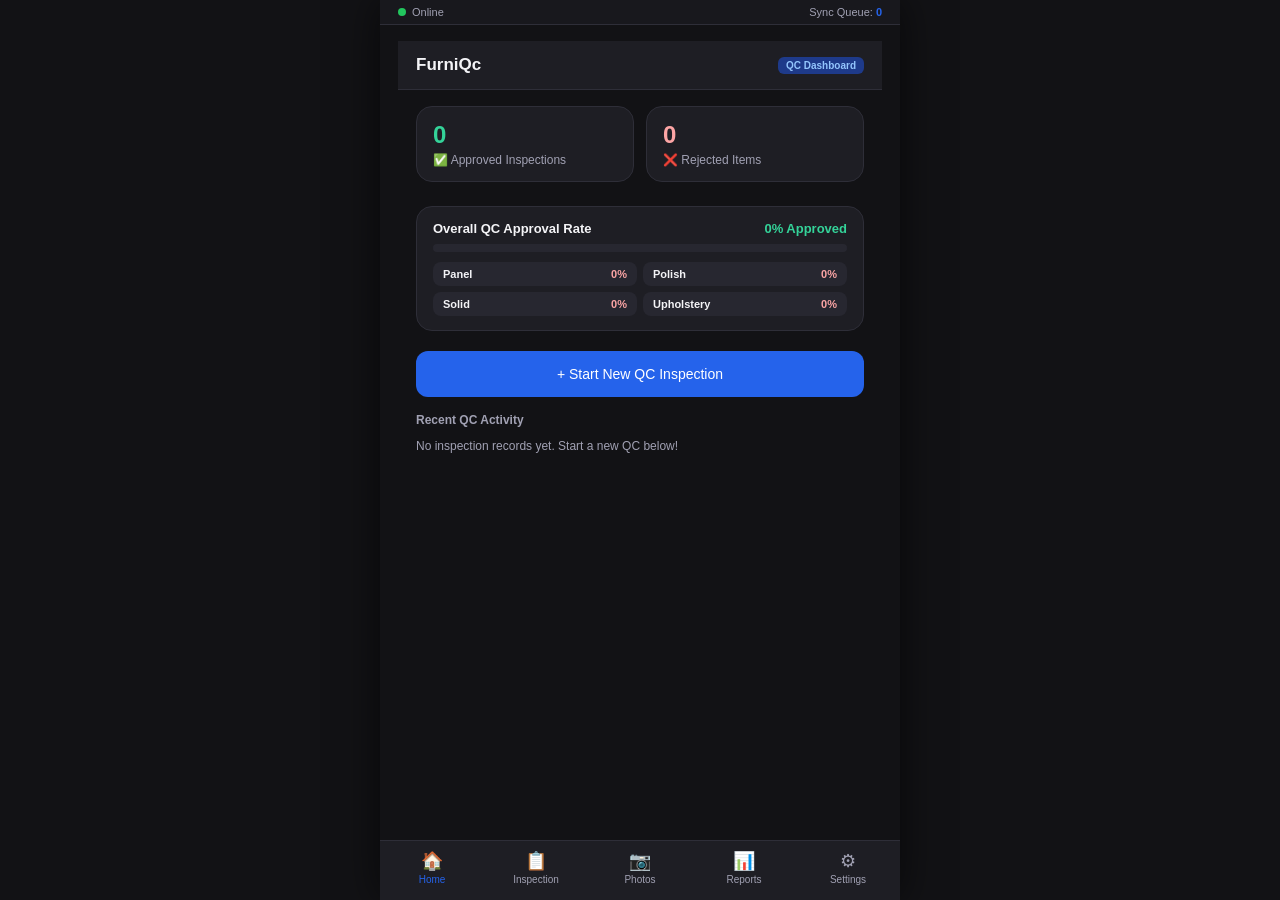
==== commit 60bb0efc: "Update FurniQC: Live percentage score button, Google Drive photo links in sheet, 4 departments, clea" ====
--- a/index.html
+++ b/index.html
@@ -4,7 +4,7 @@
 <meta charset="UTF-8" />
 <meta name="viewport" content="width=device-width, initial-scale=1.0" />
 <title>FurniQc - Furniture QC Inspection Web App</title>
-<link rel="stylesheet" href="style.css" />
+<link rel="stylesheet" href="css/style.css" />
 
 <!-- Google Identity Services (sign-in) + gapi client (Drive/Sheets calls) -->
 <script src="https://accounts.google.com/gsi/client" async defer></script>
@@ -134,9 +134,13 @@
           <p class="subtitle" id="inspection-subtitle"></p>
         </div>
       </div>
-      <button class="btn btn-secondary" id="add-custom-item-btn" style="height:32px; padding:0 8px; font-size:11px;">+ Item</button>
-    </div>
-    <div style="padding:16px 18px;">
+      <div style="display:flex; align-items:center; gap:6px;">
+        <button class="btn" id="inspection-score-btn" style="height:32px; padding:0 10px; font-size:11px; font-weight:700; border-radius:20px; background:#065f46; color:#6ee7b7; border:1.5px solid #10b981; cursor:pointer;" title="Click to view QC Score Breakdown">100% OK</button>
+        <button class="btn btn-secondary" id="add-custom-item-btn" style="height:32px; padding:0 8px; font-size:11px;">+ Item</button>
+      </div>
+    </div>
+    <div style="padding:16px 18px;">
+      <div id="live-inspection-score-box" style="margin-bottom:12px;"></div>
       <div id="inspection-line-items"></div>
 
       <div class="btn-row" style="margin-top:16px;">
@@ -161,9 +165,9 @@
         <select id="gallery-dept-filter" style="margin-bottom:0; flex:1;">
           <option value="ALL">All Depts</option>
           <option value="Panel">Panel</option>
-          <option value="Sofa">Sofa</option>
-          <option value="Bed">Bed</option>
-          <option value="Office Table">Office Table</option>
+          <option value="Polish">Polish</option>
+          <option value="Solid">Solid</option>
+          <option value="Upholstery">Upholstery</option>
         </select>
       </div>
 
@@ -208,15 +212,24 @@
     </div>
     <div style="padding:16px 18px;">
       <div class="card">
-        <p style="font-size:13px; font-weight:600; margin:0 0 10px;">Inspector Profile</p>
+        <div style="display:flex; justify-content:space-between; align-items:center; margin-bottom:8px;">
+          <p style="font-size:13px; font-weight:600; margin:0;">Inspector Profile</p>
+          <span class="badge" style="background:#1e3a8a; color:#93c5fd; font-size:10px;">🔒 Locked</span>
+        </div>
         <label class="field-label">Inspector Name</label>
-        <input id="settings-inspector-name" placeholder="e.g. Rakesh Sharma" value="Rakesh Sharma" />
-      </div>
-
-      <div class="card">
-        <p style="font-size:13px; font-weight:600; margin:0 0 8px;">Google Cloud Sync (Drive & Sheets)</p>
-        <p style="font-size:11px; color:var(--text-secondary); margin:0 0 12px;">Sign in to back up photos to Google Drive and auto-append QC rows to Google Sheet.</p>
-        <button class="btn btn-primary" style="width:100%;" id="google-signin-btn">Sign in with Google</button>
+        <input id="settings-inspector-name" value="Mahesh Solanki" readonly style="background:#1a1a22; border-color:#3b82f640; color:#f4f4f7;" />
+      </div>
+
+      <div class="card">
+        <div style="display:flex; justify-content:space-between; align-items:center; margin-bottom:8px;">
+          <p style="font-size:13px; font-weight:600; margin:0;">Google Cloud Sync (Drive & Sheets)</p>
+          <span class="badge" style="background:#064e3b; color:#34d399; font-size:11px;" id="cloud-sync-status-badge">● Connected</span>
+        </div>
+        <p style="font-size:11px; color:var(--text-secondary); margin:0 0 12px;">Direct cloud sync to Google Drive & Google Sheet is active via Apps Script backend. No Google sign-in needed on mobile or PC.</p>
+        <div style="display:flex; gap:8px;">
+          <button class="btn btn-primary" style="flex:1; height:38px; font-size:12px;" id="test-connection-btn">⚡ Test Connection</button>
+          <button class="btn btn-secondary" style="flex:1; height:38px; font-size:12px;" onclick="window.open('https://docs.google.com/spreadsheets/d/1tYR0aFScB0bg--vmtQIhPlZTddNX8a1CUBWf7gsGZbU/edit', '_blank')">📊 Open Sheet</button>
+        </div>
       </div>
 
       <div class="card">
@@ -226,12 +239,13 @@
       </div>
 
       <div class="card" style="border-color:#7f1d1d;">
-        <p style="font-size:13px; font-weight:600; margin:0 0 8px; color:var(--rejected-text);">Reset State</p>
-        <p style="font-size:11px; color:var(--text-secondary); margin:0 0 10px;">Reset local data back to the default sample dataset.</p>
-        <button class="btn btn-danger" style="width:100%;" id="reset-sample-data-btn">Reset to Sample Data</button>
-      </div>
-    </div>
-  </section>
+        <p style="font-size:13px; font-weight:600; margin:0 0 8px; color:var(--rejected-text);">Clear Cache</p>
+        <p style="font-size:11px; color:var(--text-secondary); margin:0 0 10px;">Clear local browser offline storage cache.</p>
+        <button class="btn btn-danger" style="width:100%;" id="reset-sample-data-btn">🗑️ Clear Offline Data Cache</button>
+      </div>
+    </div>
+  </section>
+
 
   <!-- ============ MODALS ============ -->
 
@@ -314,14 +328,14 @@
   </nav>
 </div>
 
-<script src="config.js"></script>
-<script src="state.js"></script>
-<script src="googleAuth.js"></script>
-<script src="googleDrive.js"></script>
-<script src="googleSheets.js"></script>
-<script src="pdfImport.js"></script>
-<script src="pdfExport.js"></script>
-<script src="app.js"></script>
+<script src="js/config.js"></script>
+<script src="js/state.js"></script>
+<script src="js/googleAuth.js"></script>
+<script src="js/googleDrive.js"></script>
+<script src="js/googleSheets.js"></script>
+<script src="js/pdfImport.js"></script>
+<script src="js/pdfExport.js"></script>
+<script src="js/app.js"></script>
 </body>
 </html>
 
--- a/css/style.css
+++ b/css/style.css
@@ -0,0 +1,315 @@
+:root {
+  --bg: #121215;
+  --surface: #1e1e24;
+  --surface-muted: #272730;
+  --surface-hover: #32323e;
+  --border: #2e2e38;
+  --border-strong: #424250;
+  --text: #f4f4f7;
+  --text-secondary: #a1a1b3;
+  --text-muted: #717182;
+
+  --accent: #2563eb;
+  --accent-hover: #1d4ed8;
+  --accent-text: #ffffff;
+
+  --ok-bg: #064e3b;
+  --ok-text: #34d399;
+  --rejected-bg: #7f1d1d;
+  --rejected-text: #fca5a5;
+  --na-bg: #374151;
+  --na-text: #e5e7eb;
+
+  --drno-bg: #1e3a8a;
+  --drno-text: #93c5fd;
+  --qty-bg: #78350f;
+  --qty-text: #fde047;
+
+  --radius: 12px;
+  --radius-lg: 16px;
+  --shadow: 0 10px 25px -5px rgba(0, 0, 0, 0.5), 0 8px 10px -6px rgba(0, 0, 0, 0.4);
+}
+
+* { box-sizing: border-box; }
+
+body {
+  margin: 0;
+  background: var(--bg);
+  color: var(--text);
+  font-family: -apple-system, BlinkMacSystemFont, "Segoe UI", Roboto, Oxygen, Ubuntu, Cantarell, sans-serif;
+  -webkit-tap-highlight-color: transparent;
+}
+
+#app {
+  max-width: 520px;
+  margin: 0 auto;
+  min-height: 100vh;
+  display: flex;
+  flex-direction: column;
+  padding-bottom: 74px;
+  position: relative;
+  background: var(--bg);
+  box-shadow: 0 0 40px rgba(0,0,0,0.6);
+}
+
+/* Sync Header Bar */
+.top-status-bar {
+  display: flex;
+  justify-content: space-between;
+  align-items: center;
+  padding: 6px 18px;
+  background: #18181d;
+  border-bottom: 1px solid var(--border);
+  font-size: 11px;
+}
+.status-indicator {
+  display: inline-flex;
+  align-items: center;
+  gap: 6px;
+  color: var(--text-secondary);
+}
+.status-dot {
+  width: 8px;
+  height: 8px;
+  border-radius: 50%;
+  background: #22c55e;
+}
+.status-dot.offline { background: #ef4444; }
+
+.screen { display: none; padding: 16px 18px; }
+.screen.active { display: block; animation: fadeIn 0.2s ease-in-out; }
+
+@keyframes fadeIn {
+  from { opacity: 0; transform: translateY(4px); }
+  to { opacity: 1; transform: translateY(0); }
+}
+
+.header {
+  display: flex;
+  align-items: center;
+  justify-content: space-between;
+  padding: 14px 18px;
+  border-bottom: 1px solid var(--border);
+  background: var(--surface);
+  position: sticky;
+  top: 0;
+  z-index: 10;
+}
+.header-left { display: flex; align-items: center; gap: 12px; }
+.header h2 { margin: 0; font-size: 17px; font-weight: 600; }
+.header .subtitle { font-size: 12px; color: var(--text-secondary); margin: 2px 0 0; }
+.back-btn { background: none; border: none; color: var(--text-secondary); font-size: 20px; cursor: pointer; padding: 0 4px; }
+.back-btn:hover { color: var(--text); }
+
+.card {
+  background: var(--surface);
+  border: 1px solid var(--border);
+  border-radius: var(--radius-lg);
+  padding: 14px 16px;
+  margin-bottom: 12px;
+  transition: border-color 0.2s ease;
+}
+.card:hover { border-color: var(--border-strong); }
+
+.btn {
+  height: 44px;
+  border-radius: var(--radius);
+  font-size: 13px;
+  font-weight: 500;
+  border: none;
+  cursor: pointer;
+  display: inline-flex;
+  align-items: center;
+  justify-content: center;
+  gap: 8px;
+  padding: 0 16px;
+  transition: all 0.15s ease;
+}
+.btn-primary { background: var(--accent); color: var(--accent-text); }
+.btn-primary:hover { background: var(--accent-hover); }
+.btn-secondary { background: var(--surface-muted); color: var(--text); border: 1px solid var(--border); }
+.btn-secondary:hover { background: var(--surface-hover); border-color: var(--border-strong); }
+.btn-danger { background: #991b1b; color: #fecaca; }
+.btn-danger:hover { background: #b91c1c; }
+
+.btn-row { display: flex; gap: 10px; }
+.btn-row .btn { flex: 1; }
+
+.badge { font-size: 11px; padding: 3px 8px; border-radius: 6px; font-weight: 600; display: inline-flex; align-items: center; gap: 4px; }
+.badge-drno { background: var(--drno-bg); color: var(--drno-text); }
+.badge-qty { background: var(--qty-bg); color: var(--qty-text); }
+
+.state-toggle { display: flex; gap: 5px; }
+.state-pill {
+  font-size: 11px;
+  padding: 5px 13px;
+  border-radius: 20px;
+  cursor: pointer;
+  background: #1c1c24;
+  color: #717182;
+  border: 1.5px solid #2e2e38;
+  transition: all 0.18s ease;
+  user-select: none;
+  font-weight: 600;
+  letter-spacing: 0.3px;
+}
+
+/* Inactive hover — show hint of each pill's color */
+.state-pill.state-ok:not(.active):hover       { background: rgba(16,185,129,0.12); color: #34d399; border-color: #10b981; }
+.state-pill.state-rejected:not(.active):hover  { background: rgba(239,68,68,0.12);  color: #f87171; border-color: #ef4444; }
+.state-pill.state-na:not(.active):hover        { background: rgba(251,191,36,0.12); color: #fbbf24; border-color: #f59e0b; }
+
+/* Active — OK: vibrant green */
+.state-pill.state-ok.active {
+  background: #065f46;
+  color: #6ee7b7;
+  border: 1.5px solid #10b981;
+  font-weight: 700;
+  box-shadow: 0 0 8px rgba(16,185,129,0.35);
+}
+/* Active — Rejected: bright red */
+.state-pill.state-rejected.active {
+  background: #7f1d1d;
+  color: #fca5a5;
+  border: 1.5px solid #ef4444;
+  font-weight: 700;
+  box-shadow: 0 0 8px rgba(239,68,68,0.35);
+}
+/* Active — N/A: amber/orange so it clearly differs from both */
+.state-pill.state-na.active {
+  background: #78350f;
+  color: #fde68a;
+  border: 1.5px solid #f59e0b;
+  font-weight: 700;
+  box-shadow: 0 0 8px rgba(245,158,11,0.35);
+}
+
+.rejection-box { background: rgba(127, 29, 29, 0.35); border: 1.5px solid #dc2626; border-radius: 10px; padding: 10px 12px; margin: 10px 0; }
+.rejection-box p { margin: 0; font-size: 12px; color: var(--rejected-text); }
+
+
+/* Photo Gallery & Tiles */
+.photo-tile { position: relative; width: 56px; height: 56px; }
+.photo-tile img { width: 56px; height: 56px; border-radius: 10px; object-fit: cover; border: 1px solid var(--border-strong); cursor: pointer; }
+.photo-add { width: 56px; height: 56px; border-radius: 10px; border: 1px dashed var(--border-strong); display: flex; align-items: center; justify-content: center; color: var(--text-secondary); cursor: pointer; background: var(--surface-muted); font-size: 18px; }
+.photo-add:hover { border-color: var(--accent); color: var(--accent); }
+.photo-delete, .photo-recapture {
+  position: absolute; width: 22px; height: 22px; border-radius: 50%;
+  display: flex; align-items: center; justify-content: center; border: none; cursor: pointer; color: #fff; font-size: 11px;
+  box-shadow: 0 2px 4px rgba(0,0,0,0.5);
+}
+.photo-delete { top: -8px; right: -8px; background: #dc2626; }
+.photo-recapture { bottom: -8px; left: -8px; background: var(--accent); }
+
+/* Photos Tab Gallery Grid */
+.photo-gallery-grid {
+  display: grid;
+  grid-template-columns: repeat(auto-fill, minmax(130px, 1fr));
+  gap: 12px;
+  margin-top: 12px;
+}
+.gallery-card {
+  background: var(--surface);
+  border: 1px solid var(--border);
+  border-radius: var(--radius);
+  overflow: hidden;
+  position: relative;
+  display: flex;
+  flex-direction: column;
+}
+.gallery-card img { width: 100%; height: 110px; object-fit: cover; cursor: pointer; }
+.gallery-card-info { padding: 8px 10px; font-size: 11px; }
+
+/* Bottom Nav */
+.bottom-nav {
+  position: fixed;
+  bottom: 0; left: 50%; transform: translateX(-50%);
+  width: 100%; max-width: 520px;
+  display: flex;
+  background: var(--surface);
+  border-top: 1px solid var(--border);
+  padding: 8px 0 14px;
+  z-index: 100;
+}
+.nav-item { flex: 1; text-align: center; color: var(--text-secondary); background: none; border: none; cursor: pointer; font-size: 18px; }
+.nav-item.active { color: var(--accent); font-weight: bold; }
+.nav-item span { display: block; font-size: 10px; margin-top: 2px; font-weight: normal; }
+
+/* Inputs & Form Fields */
+input, textarea, select {
+  width: 100%;
+  background: var(--surface-muted);
+  border: 1px solid var(--border);
+  border-radius: var(--radius);
+  color: var(--text);
+  padding: 10px 14px;
+  font-size: 13px;
+  margin-bottom: 12px;
+  outline: none;
+  transition: border-color 0.15s ease;
+}
+input:focus, textarea:focus, select:focus { border-color: var(--accent); }
+label.field-label { font-size: 12px; color: var(--text-secondary); display: block; margin-bottom: 6px; font-weight: 500; }
+
+/* Modal System */
+.modal-overlay {
+  position: fixed;
+  top: 0; left: 0; right: 0; bottom: 0;
+  background: rgba(0, 0, 0, 0.75);
+  backdrop-filter: blur(4px);
+  z-index: 1000;
+  display: flex;
+  align-items: center;
+  justify-content: center;
+  padding: 20px;
+  opacity: 0;
+  pointer-events: none;
+  transition: opacity 0.2s ease;
+}
+.modal-overlay.active {
+  opacity: 1;
+  pointer-events: auto;
+}
+.modal-content {
+  background: var(--surface);
+  border: 1px solid var(--border-strong);
+  border-radius: var(--radius-lg);
+  width: 100%;
+  max-width: 440px;
+  max-height: 90vh;
+  overflow-y: auto;
+  box-shadow: var(--shadow);
+  padding: 20px;
+  transform: translateY(12px);
+  transition: transform 0.2s ease;
+}
+.modal-overlay.active .modal-content { transform: translateY(0); }
+.modal-header { display: flex; justify-content: space-between; align-items: center; margin-bottom: 16px; border-bottom: 1px solid var(--border); padding-bottom: 10px; }
+.modal-header h3 { margin: 0; font-size: 16px; font-weight: 600; }
+.modal-close { background: none; border: none; font-size: 20px; color: var(--text-secondary); cursor: pointer; }
+
+/* Severity Selector Pill Grid */
+.severity-grid { display: flex; gap: 8px; margin-bottom: 12px; }
+.severity-pill {
+  flex: 1;
+  text-align: center;
+  padding: 8px;
+  border-radius: 8px;
+  background: var(--surface-muted);
+  border: 1px solid var(--border);
+  color: var(--text-secondary);
+  font-size: 12px;
+  cursor: pointer;
+  font-weight: 500;
+}
+.severity-pill.active[data-severity="Minor"] { background: #713f12; color: #fef08a; border-color: #ca8a04; }
+.severity-pill.active[data-severity="Major"] { background: #7c2d12; color: #fdba74; border-color: #ea580c; }
+.severity-pill.active[data-severity="Critical"] { background: #7f1d1d; color: #fca5a5; border-color: #dc2626; }
+
+/* Lightbox Modal */
+.lightbox-modal img { width: 100%; max-height: 60vh; object-fit: contain; border-radius: var(--radius); margin-bottom: 12px; }
+
+/* Progress Bars */
+.progress-bar-bg { height: 8px; border-radius: 4px; background: var(--surface-muted); overflow: hidden; margin: 6px 0; }
+.progress-bar-fill { height: 100%; border-radius: 4px; transition: width 0.4s ease; }
+
